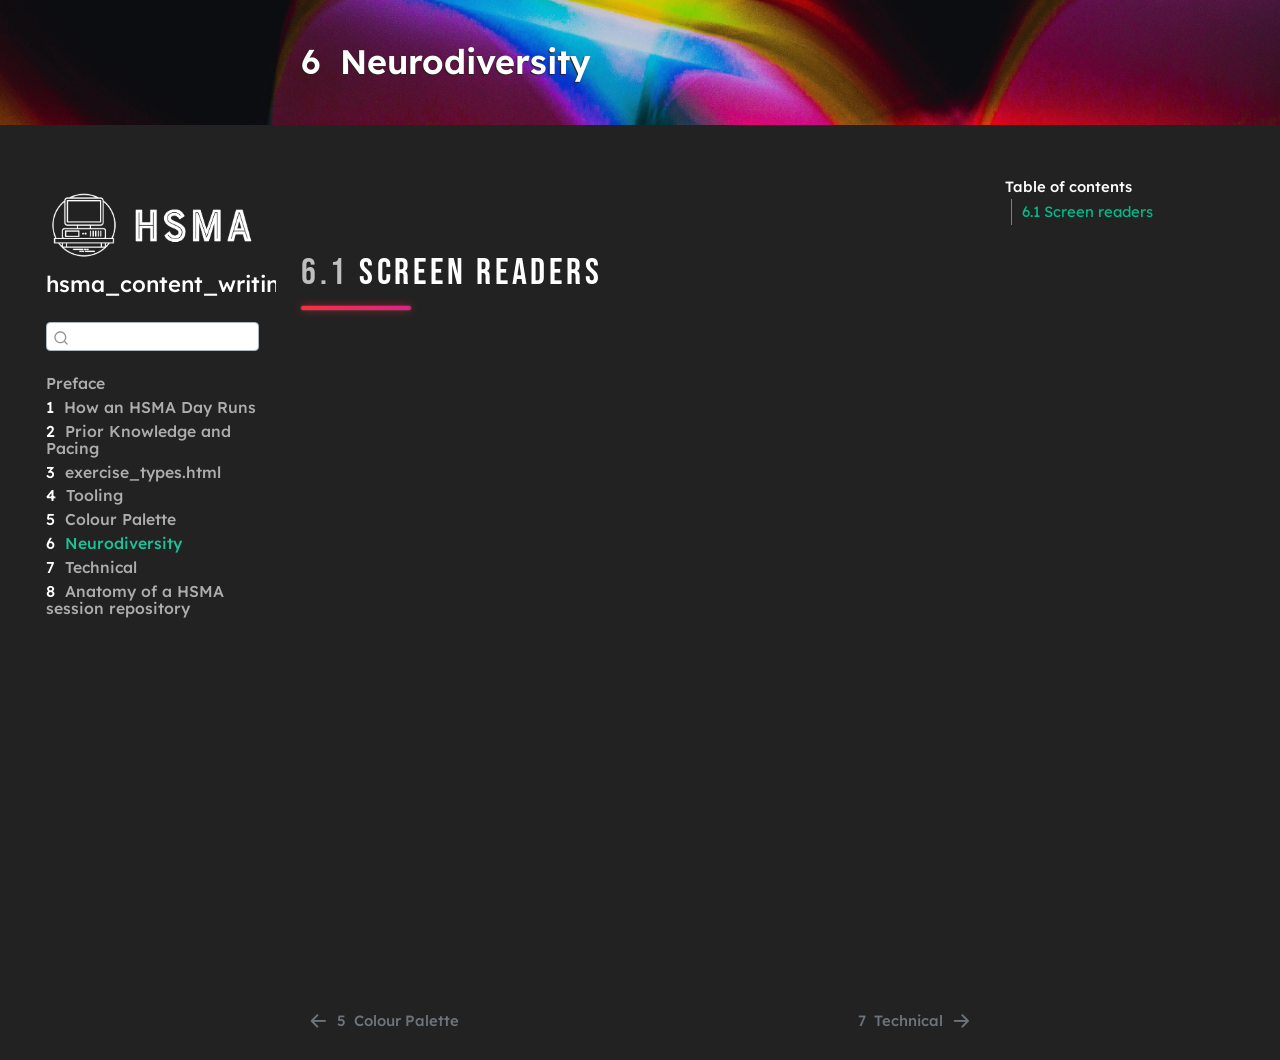
==== _book/accessibility_considerations.html @ e6a4a6d6 "Additional content writing" ====
<!DOCTYPE html>
<html xmlns="http://www.w3.org/1999/xhtml" lang="en" xml:lang="en"><head>

<meta charset="utf-8">
<meta name="generator" content="quarto-1.11.0">

<meta name="viewport" content="width=device-width, initial-scale=1.0, user-scalable=yes">


<title>6&nbsp; Neurodiversity – hsma_content_writing_manual</title>
<style>
/* Default styles provided by pandoc.
** See https://pandoc.org/MANUAL.html#variables-for-html for config info.
*/
span.smallcaps{font-variant: small-caps;}
div.columns{display: flex; gap: 1.5em;}
div.column{flex: auto;}
@media screen {
div.columns{gap: min(4vw, 1.5em);}
div.column{overflow-x: auto;}
}
div.hanging-indent{margin-left: 1.5em; text-indent: -1.5em;}
ul.task-list{list-style: none;}
ul.task-list li input[type="checkbox"] {
  width: 0.8em;
  margin: 0 0.8em 0.2em -1em; /* quarto-specific, see https://github.com/quarto-dev/quarto-cli/issues/4556 */ 
  vertical-align: middle;
}
</style>


<script src="site_libs/quarto-nav/quarto-nav.js"></script>
<script src="site_libs/quarto-nav/headroom.min.js"></script>
<script src="site_libs/clipboard/clipboard.min.js"></script>
<script src="site_libs/quarto-search/autocomplete.umd.js"></script>
<script src="site_libs/quarto-search/fuse.min.js"></script>
<script src="site_libs/quarto-search/quarto-search.js"></script>
<meta name="quarto:offset" content="./">
<link href="./hsma_tech_stack.html" rel="next">
<link href="./colour_palette.html" rel="prev">
<link href="./resources/favicon.png" rel="icon" type="image/png">
<script src="site_libs/quarto-html/quarto.js" type="module"></script>
<script src="site_libs/quarto-html/tabsets/tabsets.js" type="module"></script>
<script src="site_libs/quarto-html/popper.min.js"></script>
<script src="site_libs/quarto-html/tippy.umd.min.js"></script>
<script src="site_libs/quarto-html/anchor.min.js"></script>
<link href="site_libs/quarto-html/tippy.css" rel="stylesheet">
<link href="site_libs/quarto-html/quarto-syntax-highlighting-dark-08b2a7a6d322e0e5f9dcf7a6bb5db38d.css" rel="stylesheet" id="quarto-text-highlighting-styles">
<script src="site_libs/bootstrap/bootstrap.min.js"></script>
<link href="site_libs/bootstrap/bootstrap-icons.css" rel="stylesheet">
<link href="site_libs/bootstrap/bootstrap-14e963e518d1a93001fdd67c8d43a351.min.css" rel="stylesheet" append-hash="true" id="quarto-bootstrap" data-mode="dark">
<script id="quarto-search-options" type="application/json">{
  "location": "sidebar",
  "copy-button": false,
  "collapse-after": 3,
  "panel-placement": "start",
  "type": "textbox",
  "limit": 50,
  "keyboard-shortcut": [
    "f",
    "/",
    "s"
  ],
  "show-item-context": false,
  "language": {
    "search-no-results-text": "No results",
    "search-matching-documents-text": "matching documents",
    "search-copy-link-title": "Copy link to search",
    "search-hide-matches-text": "Hide additional matches",
    "search-more-match-text": "more match in this document",
    "search-more-matches-text": "more matches in this document",
    "search-clear-button-title": "Clear",
    "search-text-placeholder": "",
    "search-detached-cancel-button-title": "Cancel",
    "search-submit-button-title": "Submit",
    "search-label": "Search"
  }
}</script>
<style>

      .quarto-title-block .quarto-title-banner {
        background-image: url(resources/banner.png);
background-size: cover;
      }
</style>


<link rel="stylesheet" href="styles.css">
</head>

<body class="nav-sidebar floating quarto-light">

<div id="quarto-search-results"></div>
  <header id="quarto-header" class="headroom fixed-top quarto-banner">
  <nav class="quarto-secondary-nav">
    <div class="container-fluid d-flex">
      <button type="button" class="quarto-btn-toggle btn" data-bs-toggle="collapse" role="button" data-bs-target=".quarto-sidebar-collapse-item" aria-controls="quarto-sidebar" aria-expanded="false" aria-label="Toggle sidebar navigation" onclick="if (window.quartoToggleHeadroom) { window.quartoToggleHeadroom(); }">
        <i class="bi bi-layout-text-sidebar-reverse"></i>
      </button>
        <nav class="quarto-page-breadcrumbs" aria-label="breadcrumb"><ol class="breadcrumb"><li class="breadcrumb-item"><a href="./accessibility_considerations.html"><span class="chapter-number">6</span>&nbsp; <span class="chapter-title">Neurodiversity</span></a></li></ol></nav>
        <a class="flex-grow-1" role="navigation" data-bs-toggle="collapse" data-bs-target=".quarto-sidebar-collapse-item" aria-controls="quarto-sidebar" aria-expanded="false" aria-label="Toggle sidebar navigation" onclick="if (window.quartoToggleHeadroom) { window.quartoToggleHeadroom(); }">      
        </a>
      <button type="button" class="btn quarto-search-button" aria-label="Search" onclick="window.quartoOpenSearch();">
        <i class="bi bi-search"></i>
      </button>
    </div>
  </nav>
</header>
<!-- content -->
<header id="title-block-header" class="quarto-title-block default page-columns page-full">
  <div class="quarto-title-banner page-columns page-full">
    <div class="quarto-title column-body">
      <h1 class="title"><span class="chapter-number">6</span>&nbsp; <span class="chapter-title">Neurodiversity</span></h1>
                      </div>
  </div>
    
  
  <div class="quarto-title-meta">

      
    
      
    </div>
    
  
  </header><div id="quarto-content" class="quarto-container page-columns page-rows-contents page-layout-article">
<!-- sidebar -->
  <nav id="quarto-sidebar" class="sidebar collapse collapse-horizontal quarto-sidebar-collapse-item sidebar-navigation floating overflow-auto">
    <div class="pt-lg-2 mt-2 text-left sidebar-header sidebar-header-stacked">
      <a href="./index.html" class="sidebar-logo-link">
      <img src="./resources/hsma_logo_white_wide.png" alt="" class="sidebar-logo light-content py-0 d-lg-inline d-none">
      <img src="./resources/hsma_logo_white_wide.png" alt="" class="sidebar-logo dark-content py-0 d-lg-inline d-none">
      </a>
    <div class="sidebar-title mb-0 py-0">
      <a href="./">hsma_content_writing_manual</a> 
    </div>
      </div>
        <div class="mt-2 flex-shrink-0 align-items-center">
        <div class="sidebar-search">
        <div id="quarto-search" class="" title="Search"></div>
        </div>
        </div>
    <div class="sidebar-menu-container"> 
    <ul class="list-unstyled mt-1">
        <li class="sidebar-item">
  <div class="sidebar-item-container"> 
  <a href="./index.html" class="sidebar-item-text sidebar-link">
 <span class="menu-text">Preface</span></a>
  </div>
</li>
        <li class="sidebar-item">
  <div class="sidebar-item-container"> 
  <a href="./how_an_hsma_day_runs.html" class="sidebar-item-text sidebar-link">
 <span class="menu-text"><span class="chapter-number">1</span>&nbsp; <span class="chapter-title">How an HSMA Day Runs</span></span></a>
  </div>
</li>
        <li class="sidebar-item">
  <div class="sidebar-item-container"> 
  <a href="./pacing_and_prior_knowledge.html" class="sidebar-item-text sidebar-link">
 <span class="menu-text"><span class="chapter-number">2</span>&nbsp; <span class="chapter-title">Prior Knowledge and Pacing</span></span></a>
  </div>
</li>
        <li class="sidebar-item">
  <div class="sidebar-item-container"> 
  <a href="./exercise_types.html" class="sidebar-item-text sidebar-link">
 <span class="menu-text"><span class="chapter-number">3</span>&nbsp; <span class="chapter-title">exercise_types.html</span></span></a>
  </div>
</li>
        <li class="sidebar-item">
  <div class="sidebar-item-container"> 
  <a href="./slidecrafting.html" class="sidebar-item-text sidebar-link">
 <span class="menu-text"><span class="chapter-number">4</span>&nbsp; <span class="chapter-title">Tooling</span></span></a>
  </div>
</li>
        <li class="sidebar-item">
  <div class="sidebar-item-container"> 
  <a href="./colour_palette.html" class="sidebar-item-text sidebar-link">
 <span class="menu-text"><span class="chapter-number">5</span>&nbsp; <span class="chapter-title">Colour Palette</span></span></a>
  </div>
</li>
        <li class="sidebar-item">
  <div class="sidebar-item-container"> 
  <a href="./accessibility_considerations.html" class="sidebar-item-text sidebar-link active">
 <span class="menu-text"><span class="chapter-number">6</span>&nbsp; <span class="chapter-title">Neurodiversity</span></span></a>
  </div>
</li>
        <li class="sidebar-item">
  <div class="sidebar-item-container"> 
  <a href="./hsma_tech_stack.html" class="sidebar-item-text sidebar-link">
 <span class="menu-text"><span class="chapter-number">7</span>&nbsp; <span class="chapter-title">Technical</span></span></a>
  </div>
</li>
        <li class="sidebar-item">
  <div class="sidebar-item-container"> 
  <a href="./anatomy_of_a_session_repo.html" class="sidebar-item-text sidebar-link">
 <span class="menu-text"><span class="chapter-number">8</span>&nbsp; <span class="chapter-title">Anatomy of a HSMA session repository</span></span></a>
  </div>
</li>
    </ul>
    </div>
</nav>
<div id="quarto-sidebar-glass" class="quarto-sidebar-collapse-item" data-bs-toggle="collapse" data-bs-target=".quarto-sidebar-collapse-item"></div>
<!-- margin-sidebar -->
    <div id="quarto-margin-sidebar" class="sidebar margin-sidebar">
        <nav id="TOC" role="doc-toc" class="toc-active">
    <h2 id="toc-title">Table of contents</h2>
   
  <ul>
  <li><a href="#screen-readers" id="toc-screen-readers" class="nav-link active" data-scroll-target="#screen-readers"><span class="header-section-number">6.1</span> Screen readers</a></li>
  </ul>
</nav>
    </div>
<!-- main -->
<main class="content quarto-banner-title-block" id="quarto-document-content">





<section id="screen-readers" class="level2" data-number="6.1">
<h2 data-number="6.1" class="anchored" data-anchor-id="screen-readers"><span class="header-section-number">6.1</span> Screen readers</h2>


</section>

</main> <!-- /main -->
<script id="quarto-html-after-body" type="application/javascript">
  window.document.addEventListener("DOMContentLoaded", function (event) {
    const icon = "";
    const anchorJS = new window.AnchorJS();
    anchorJS.options = {
      placement: 'right',
      icon: icon
    };
    anchorJS.add('.anchored');
    const isCodeAnnotation = (el) => {
      for (const clz of el.classList) {
        if (clz.startsWith('code-annotation-')) {                     
          return true;
        }
      }
      return false;
    }
    const onCopySuccess = function(e) {
      // button target
      const button = e.trigger;
      // don't keep focus
      button.blur();
      // flash "checked"
      button.classList.add('code-copy-button-checked');
      var currentTitle = button.getAttribute("title");
      button.setAttribute("title", "Copied!");
      let tooltip;
      if (window.bootstrap) {
        button.setAttribute("data-bs-toggle", "tooltip");
        button.setAttribute("data-bs-placement", "left");
        button.setAttribute("data-bs-title", "Copied!");
        tooltip = new bootstrap.Tooltip(button, 
          { trigger: "manual", 
            customClass: "code-copy-button-tooltip",
            offset: [0, -8]});
        tooltip.show();    
      }
      setTimeout(function() {
        if (tooltip) {
          tooltip.hide();
          button.removeAttribute("data-bs-title");
          button.removeAttribute("data-bs-toggle");
          button.removeAttribute("data-bs-placement");
        }
        button.setAttribute("title", currentTitle);
        button.classList.remove('code-copy-button-checked');
      }, 1000);
      // clear code selection
      e.clearSelection();
    }
    const getTextToCopy = function(trigger) {
      const outerScaffold = trigger.parentElement.cloneNode(true);
      const codeEl = outerScaffold.querySelector('code');
      for (const childEl of codeEl.children) {
        if (isCodeAnnotation(childEl)) {
          childEl.remove();
        }
      }
      return codeEl.innerText;
    }
    const clipboard = new window.ClipboardJS('.code-copy-button:not([data-in-quarto-modal])', {
      text: getTextToCopy
    });
    clipboard.on('success', onCopySuccess);
    if (window.document.getElementById('quarto-embedded-source-code-modal')) {
      const clipboardModal = new window.ClipboardJS('.code-copy-button[data-in-quarto-modal]', {
        text: getTextToCopy,
        container: window.document.getElementById('quarto-embedded-source-code-modal')
      });
      clipboardModal.on('success', onCopySuccess);
    }
      var localhostRegex = new RegExp(/^(?:http|https):\/\/localhost\:?[0-9]*\//);
      var mailtoRegex = new RegExp(/^mailto:/);
        var filterRegex = new RegExp('/' + window.location.host + '/');
      var isInternal = (href) => {
          return filterRegex.test(href) || localhostRegex.test(href) || mailtoRegex.test(href);
      }
      // Inspect non-navigation links and adorn them if external
     var links = window.document.querySelectorAll('a[href]:not(.nav-link):not(.navbar-brand):not(.toc-action):not(.sidebar-link):not(.sidebar-item-toggle):not(.pagination-link):not(.no-external):not([aria-hidden]):not(.dropdown-item):not(.quarto-navigation-tool):not(.about-link)');
      for (var i=0; i<links.length; i++) {
        const link = links[i];
        if (!isInternal(link.href)) {
          // undo the damage that might have been done by quarto-nav.js in the case of
          // links that we want to consider external
          if (link.dataset.originalHref !== undefined) {
            link.href = link.dataset.originalHref;
          }
        }
      }
    function tippyHover(el, contentFn, onTriggerFn, onUntriggerFn) {
      const config = {
        allowHTML: true,
        maxWidth: 500,
        delay: 100,
        arrow: false,
        appendTo: function(el) {
            return el.parentElement;
        },
        interactive: true,
        interactiveBorder: 10,
        theme: 'quarto',
        placement: 'bottom-start',
      };
      if (contentFn) {
        config.content = contentFn;
      }
      if (onTriggerFn) {
        config.onTrigger = onTriggerFn;
      }
      if (onUntriggerFn) {
        config.onUntrigger = onUntriggerFn;
      }
      window.tippy(el, config); 
    }
    const noterefs = window.document.querySelectorAll('a[role="doc-noteref"]');
    for (var i=0; i<noterefs.length; i++) {
      const ref = noterefs[i];
      tippyHover(ref, function() {
        // use id or data attribute instead here
        let href = ref.getAttribute('data-footnote-href') || ref.getAttribute('href');
        try { href = new URL(href).hash; } catch {}
        const id = href.replace(/^#\/?/, "");
        const note = window.document.getElementById(id);
        if (note) {
          return note.innerHTML;
        } else {
          return "";
        }
      });
    }
    const xrefs = window.document.querySelectorAll('a.quarto-xref');
    const processXRef = (id, note) => {
      // Strip column container classes
      const stripColumnClz = (el) => {
        el.classList.remove("page-full", "page-columns");
        if (el.children) {
          for (const child of el.children) {
            stripColumnClz(child);
          }
        }
      }
      stripColumnClz(note)
      if (id === null || id.startsWith('sec-')) {
        // Special case sections, only their first couple elements
        const container = document.createElement("div");
        if (note.children && note.children.length > 2) {
          container.appendChild(note.children[0].cloneNode(true));
          for (let i = 1; i < note.children.length; i++) {
            const child = note.children[i];
            if (child.tagName === "P" && child.innerText === "") {
              continue;
            } else {
              container.appendChild(child.cloneNode(true));
              break;
            }
          }
          if (window.Quarto?.typesetMath) {
            window.Quarto.typesetMath(container);
          }
          return container.innerHTML
        } else {
          if (window.Quarto?.typesetMath) {
            window.Quarto.typesetMath(note);
          }
          return note.innerHTML;
        }
      } else {
        // Remove any anchor links if they are present
        const anchorLink = note.querySelector('a.anchorjs-link');
        if (anchorLink) {
          anchorLink.remove();
        }
        if (window.Quarto?.typesetMath) {
          window.Quarto.typesetMath(note);
        }
        if (note.classList.contains("callout")) {
          return note.outerHTML;
        } else {
          return note.innerHTML;
        }
      }
    }
    for (var i=0; i<xrefs.length; i++) {
      const xref = xrefs[i];
      tippyHover(xref, undefined, function(instance) {
        instance.disable();
        let url = xref.getAttribute('href');
        let hash = undefined; 
        if (url.startsWith('#')) {
          hash = url;
        } else {
          try { hash = new URL(url).hash; } catch {}
        }
        if (hash) {
          const id = hash.replace(/^#\/?/, "");
          const note = window.document.getElementById(id);
          if (note !== null) {
            try {
              const html = processXRef(id, note.cloneNode(true));
              instance.setContent(html);
            } finally {
              instance.enable();
              instance.show();
            }
          } else {
            // See if we can fetch this
            fetch(url.split('#')[0])
            .then(res => res.text())
            .then(html => {
              const parser = new DOMParser();
              const htmlDoc = parser.parseFromString(html, "text/html");
              const note = htmlDoc.getElementById(id);
              if (note !== null) {
                const html = processXRef(id, note);
                instance.setContent(html);
              } 
            }).finally(() => {
              instance.enable();
              instance.show();
            });
          }
        } else {
          // See if we can fetch a full url (with no hash to target)
          // This is a special case and we should probably do some content thinning / targeting
          fetch(url)
          .then(res => res.text())
          .then(html => {
            const parser = new DOMParser();
            const htmlDoc = parser.parseFromString(html, "text/html");
            const note = htmlDoc.querySelector('main.content');
            if (note !== null) {
              // This should only happen for chapter cross references
              // (since there is no id in the URL)
              // remove the first header
              if (note.children.length > 0 && note.children[0].tagName === "HEADER") {
                note.children[0].remove();
              }
              const html = processXRef(null, note);
              instance.setContent(html);
            } 
          }).finally(() => {
            instance.enable();
            instance.show();
          });
        }
      }, function(instance) {
      });
    }
        let selectedAnnoteEl;
        const selectorForAnnotation = ( cell, annotation) => {
          let cellAttr = 'data-code-cell="' + cell + '"';
          let lineAttr = 'data-code-annotation="' +  annotation + '"';
          const selector = 'span[' + cellAttr + '][' + lineAttr + ']';
          return selector;
        }
        const selectCodeLines = (annoteEl) => {
          const doc = window.document;
          const targetCell = annoteEl.getAttribute("data-target-cell");
          const targetAnnotation = annoteEl.getAttribute("data-target-annotation");
          const annoteSpan = window.document.querySelector(selectorForAnnotation(targetCell, targetAnnotation));
          const lines = annoteSpan.getAttribute("data-code-lines").split(",");
          const lineIds = lines.map((line) => {
            return targetCell + "-" + line;
          })
          let top = null;
          let height = null;
          let parent = null;
          if (lineIds.length > 0) {
              //compute the position of the single el (top and bottom and make a div)
              const el = window.document.getElementById(lineIds[0]);
              top = el.offsetTop;
              height = el.offsetHeight;
              parent = el.parentElement.parentElement;
            if (lineIds.length > 1) {
              const lastEl = window.document.getElementById(lineIds[lineIds.length - 1]);
              const bottom = lastEl.offsetTop + lastEl.offsetHeight;
              height = bottom - top;
            }
            if (top !== null && height !== null && parent !== null) {
              // cook up a div (if necessary) and position it 
              let div = window.document.getElementById("code-annotation-line-highlight");
              if (div === null) {
                div = window.document.createElement("div");
                div.setAttribute("id", "code-annotation-line-highlight");
                div.style.position = 'absolute';
                parent.appendChild(div);
              }
              div.style.top = top - 2 + "px";
              div.style.height = height + 4 + "px";
              div.style.left = 0;
              let gutterDiv = window.document.getElementById("code-annotation-line-highlight-gutter");
              if (gutterDiv === null) {
                gutterDiv = window.document.createElement("div");
                gutterDiv.setAttribute("id", "code-annotation-line-highlight-gutter");
                gutterDiv.style.position = 'absolute';
                const codeCell = window.document.getElementById(targetCell);
                const gutter = codeCell.querySelector('.code-annotation-gutter');
                gutter.appendChild(gutterDiv);
              }
              gutterDiv.style.top = top - 2 + "px";
              gutterDiv.style.height = height + 4 + "px";
            }
            selectedAnnoteEl = annoteEl;
          }
        };
        const unselectCodeLines = () => {
          const elementsIds = ["code-annotation-line-highlight", "code-annotation-line-highlight-gutter"];
          elementsIds.forEach((elId) => {
            const div = window.document.getElementById(elId);
            if (div) {
              div.remove();
            }
          });
          selectedAnnoteEl = undefined;
        };
          // Handle positioning of the toggle
      window.addEventListener(
        "resize",
        throttle(() => {
          elRect = undefined;
          if (selectedAnnoteEl) {
            selectCodeLines(selectedAnnoteEl);
          }
        }, 10)
      );
      function throttle(fn, ms) {
      let throttle = false;
      let timer;
        return (...args) => {
          if(!throttle) { // first call gets through
              fn.apply(this, args);
              throttle = true;
          } else { // all the others get throttled
              if(timer) clearTimeout(timer); // cancel #2
              timer = setTimeout(() => {
                fn.apply(this, args);
                timer = throttle = false;
              }, ms);
          }
        };
      }
        // Attach click handler to the DT
        const annoteDls = window.document.querySelectorAll('dt[data-target-cell]');
        for (const annoteDlNode of annoteDls) {
          annoteDlNode.addEventListener('click', (event) => {
            const clickedEl = event.target;
            if (clickedEl !== selectedAnnoteEl) {
              unselectCodeLines();
              const activeEl = window.document.querySelector('dt[data-target-cell].code-annotation-active');
              if (activeEl) {
                activeEl.classList.remove('code-annotation-active');
              }
              selectCodeLines(clickedEl);
              clickedEl.classList.add('code-annotation-active');
            } else {
              // Unselect the line
              unselectCodeLines();
              clickedEl.classList.remove('code-annotation-active');
            }
          });
        }
    const findCites = (el) => {
      const parentEl = el.parentElement;
      if (parentEl) {
        const cites = parentEl.dataset.cites;
        if (cites) {
          return {
            el,
            cites: cites.split(' ')
          };
        } else {
          return findCites(el.parentElement)
        }
      } else {
        return undefined;
      }
    };
    var bibliorefs = window.document.querySelectorAll('a[role="doc-biblioref"]');
    for (var i=0; i<bibliorefs.length; i++) {
      const ref = bibliorefs[i];
      const citeInfo = findCites(ref);
      if (citeInfo) {
        tippyHover(citeInfo.el, function() {
          var popup = window.document.createElement('div');
          citeInfo.cites.forEach(function(cite) {
            var citeDiv = window.document.createElement('div');
            citeDiv.classList.add('hanging-indent');
            citeDiv.classList.add('csl-entry');
            var biblioDiv = window.document.getElementById('ref-' + cite);
            if (biblioDiv) {
              citeDiv.innerHTML = biblioDiv.innerHTML;
            }
            popup.appendChild(citeDiv);
          });
          return popup.innerHTML;
        });
      }
    }
  });
  </script>
<nav class="page-navigation">
  <div class="nav-page nav-page-previous">
      <a href="./colour_palette.html" class="pagination-link" aria-label="Colour Palette">
        <i class="bi bi-arrow-left-short"></i> <span class="nav-page-text"><span class="chapter-number">5</span>&nbsp; <span class="chapter-title">Colour Palette</span></span>
      </a>          
  </div>
  <div class="nav-page nav-page-next">
      <a href="./hsma_tech_stack.html" class="pagination-link" aria-label="Technical">
        <span class="nav-page-text"><span class="chapter-number">7</span>&nbsp; <span class="chapter-title">Technical</span></span> <i class="bi bi-arrow-right-short"></i>
      </a>
  </div>
</nav>
</div> <!-- /content -->




</body></html>
---- _book/site_libs/quarto-html/tippy.css ----
.tippy-box[data-animation=fade][data-state=hidden]{opacity:0}[data-tippy-root]{max-width:calc(100vw - 10px)}.tippy-box{position:relative;background-color:#333;color:#fff;border-radius:4px;font-size:14px;line-height:1.4;white-space:normal;outline:0;transition-property:transform,visibility,opacity}.tippy-box[data-placement^=top]>.tippy-arrow{bottom:0}.tippy-box[data-placement^=top]>.tippy-arrow:before{bottom:-7px;left:0;border-width:8px 8px 0;border-top-color:initial;transform-origin:center top}.tippy-box[data-placement^=bottom]>.tippy-arrow{top:0}.tippy-box[data-placement^=bottom]>.tippy-arrow:before{top:-7px;left:0;border-width:0 8px 8px;border-bottom-color:initial;transform-origin:center bottom}.tippy-box[data-placement^=left]>.tippy-arrow{right:0}.tippy-box[data-placement^=left]>.tippy-arrow:before{border-width:8px 0 8px 8px;border-left-color:initial;right:-7px;transform-origin:center left}.tippy-box[data-placement^=right]>.tippy-arrow{left:0}.tippy-box[data-placement^=right]>.tippy-arrow:before{left:-7px;border-width:8px 8px 8px 0;border-right-color:initial;transform-origin:center right}.tippy-box[data-inertia][data-state=visible]{transition-timing-function:cubic-bezier(.54,1.5,.38,1.11)}.tippy-arrow{width:16px;height:16px;color:#333}.tippy-arrow:before{content:"";position:absolute;border-color:transparent;border-style:solid}.tippy-content{position:relative;padding:5px 9px;z-index:1}
---- _book/site_libs/quarto-html/quarto-syntax-highlighting-dark-08b2a7a6d322e0e5f9dcf7a6bb5db38d.css ----
/* quarto syntax highlight colors */
:root {
  --quarto-hl-al-color: #f07178;
  --quarto-hl-an-color: #d4d0ab;
  --quarto-hl-at-color: #00e0e0;
  --quarto-hl-bn-color: #d4d0ab;
  --quarto-hl-bu-color: #abe338;
  --quarto-hl-ch-color: #abe338;
  --quarto-hl-co-color: #f8f8f2;
  --quarto-hl-cv-color: #ffd700;
  --quarto-hl-cn-color: #ffd700;
  --quarto-hl-cf-color: #ffa07a;
  --quarto-hl-dt-color: #ffa07a;
  --quarto-hl-dv-color: #d4d0ab;
  --quarto-hl-do-color: #f8f8f2;
  --quarto-hl-er-color: #f07178;
  --quarto-hl-ex-color: #00e0e0;
  --quarto-hl-fl-color: #d4d0ab;
  --quarto-hl-fu-color: #ffa07a;
  --quarto-hl-im-color: #abe338;
  --quarto-hl-in-color: #d4d0ab;
  --quarto-hl-kw-color: #ffa07a;
  --quarto-hl-op-color: #ffa07a;
  --quarto-hl-ot-color: #00e0e0;
  --quarto-hl-pp-color: #dcc6e0;
  --quarto-hl-re-color: #00e0e0;
  --quarto-hl-sc-color: #abe338;
  --quarto-hl-ss-color: #abe338;
  --quarto-hl-st-color: #abe338;
  --quarto-hl-va-color: #00e0e0;
  --quarto-hl-vs-color: #abe338;
  --quarto-hl-wa-color: #dcc6e0;
}

/* other quarto variables */
:root {
  --quarto-font-monospace: SFMono-Regular, Menlo, Monaco, Consolas, "Liberation Mono", "Courier New", monospace;
}

/* syntax highlight based on Pandoc's rules */
pre > code.sourceCode > span {
  color: #f8f8f2;
}

code.sourceCode > span {
  color: #f8f8f2;
}

div.sourceCode,
div.sourceCode pre.sourceCode {
  color: #f8f8f2;
}

/* Normal */
code span {
  color: #f8f8f2;
}

/* Alert */
code span.al {
  color: #f07178;
}

/* Annotation */
code span.an {
  color: #d4d0ab;
}

/* Attribute */
code span.at {
  color: #00e0e0;
}

/* BaseN */
code span.bn {
  color: #d4d0ab;
}

/* BuiltIn */
code span.bu {
  color: #abe338;
}

/* ControlFlow */
code span.cf {
  font-weight: bold;
  color: #ffa07a;
}

/* Char */
code span.ch {
  color: #abe338;
}

/* Constant */
code span.cn {
  color: #ffd700;
}

/* Comment */
code span.co {
  font-style: italic;
  color: #f8f8f2;
}

/* CommentVar */
code span.cv {
  color: #ffd700;
}

/* Documentation */
code span.do {
  color: #f8f8f2;
}

/* DataType */
code span.dt {
  color: #ffa07a;
}

/* DecVal */
code span.dv {
  color: #d4d0ab;
}

/* Error */
code span.er {
  color: #f07178;
  text-decoration: underline;
}

/* Extension */
code span.ex {
  font-weight: bold;
  color: #00e0e0;
}

/* Float */
code span.fl {
  color: #d4d0ab;
}

/* Function */
code span.fu {
  color: #ffa07a;
}

/* Import */
code span.im {
  color: #abe338;
}

/* Information */
code span.in {
  color: #d4d0ab;
}

/* Keyword */
code span.kw {
  font-weight: bold;
  color: #ffa07a;
}

/* Operator */
code span.op {
  color: #ffa07a;
}

/* Other */
code span.ot {
  color: #00e0e0;
}

/* Preprocessor */
code span.pp {
  color: #dcc6e0;
}

/* RegionMarker */
code span.re {
  background-color: #f8f8f2;
  color: #00e0e0;
}

/* SpecialChar */
code span.sc {
  color: #abe338;
}

/* SpecialString */
code span.ss {
  color: #abe338;
}

/* String */
code span.st {
  color: #abe338;
}

/* Variable */
code span.va {
  color: #00e0e0;
}

/* VerbatimString */
code span.vs {
  color: #abe338;
}

/* Warning */
code span.wa {
  color: #dcc6e0;
}

.prevent-inlining {
  content: "</";
}

/*# sourceMappingURL=46011b0a849ad2ab9b25e9ba1cac2066.css.map */
---- _book/styles.css ----
/* Styling adapted from the HSMA website (hsma_site/styles.css) so the manual matches it.
   Bebas Neue echoes the condensed lettering of the HSMA logo tagline.
   @import must come before any other rule in the file. */
@import url('https://fonts.googleapis.com/css2?family=Bebas+Neue&display=swap');

/* ==== Fonts ==== */

/* Lexend, self-hosted (only the weights the styles below use) */
@font-face {
  font-family: 'Lexend';
  font-style: normal;
  font-weight: 200;
  src: url('resources/fonts/lexend/lexend-v19-latin-200.woff2') format('woff2');
}
@font-face {
  font-family: 'Lexend';
  font-style: normal;
  font-weight: 300;
  src: url('resources/fonts/lexend/lexend-v19-latin-300.woff2') format('woff2');
}
@font-face {
  font-family: 'Lexend';
  font-style: normal;
  font-weight: 400;
  src: url('resources/fonts/lexend/lexend-v19-latin-regular.woff2') format('woff2');
}
@font-face {
  font-family: 'Lexend';
  font-style: normal;
  font-weight: 500;
  src: url('resources/fonts/lexend/lexend-v19-latin-500.woff2') format('woff2');
}
@font-face {
  font-family: 'Lexend';
  font-style: normal;
  font-weight: 600;
  src: url('resources/fonts/lexend/lexend-v19-latin-600.woff2') format('woff2');
}
@font-face {
  font-family: 'Lexend';
  font-style: normal;
  font-weight: 700;
  src: url('resources/fonts/lexend/lexend-v19-latin-700.woff2') format('woff2');
}

/* ==== Neon colours sampled from the HSMA banner ==== */
:root {
  --hsma-red: #c4161c;
  --neon-red: #ff2d3f;
  --neon-magenta: #e0218a;
  --neon-blue: #2f8cff;
  --neon-green: #19d39a;
  --neon-gradient: linear-gradient(90deg, var(--neon-red), var(--neon-magenta) 35%, var(--neon-blue) 70%, var(--neon-green));
  /* HSMA's own accent: the red-to-magenta end of the banner */
  --hsma-gradient: linear-gradient(90deg, var(--neon-red), var(--neon-magenta));
  --display-font: 'Bebas Neue', 'Lexend', sans-serif;
}

/* ==== Base ==== */

.quarto-title-banner h1, .quarto-title-banner .h1, .quarto-title-banner h2, .quarto-title-banner .h2 {
  color: #fff;
  text-shadow: -1px 1px 1px rgb(41, 33, 33);
}

.quarto-title-banner {
  color: #fff;
}

p {
  font-weight: 200;
}

a {
  color: #5ae0f3;
  padding: 0.1rem 0.1rem;
  font-weight: 500;
}

/* The sidebar is a list of links, so keep its own colours rather than the body link colour */
.sidebar a {
  padding: 0;
}

.sidebar-logo {
  max-width: 100%;
}

.nav-footer {
  font-size: 0.75rem;
}

/* ==== Section headings ====
   Every h2 in the manual uses the display font with a short neon bar underneath, left-aligned.
   A heading marked {.plain-heading} keeps the default style. */
#quarto-document-content h2:not(:where(.plain-heading > h2, h2.plain-heading)) {
  font-family: var(--display-font);
  text-transform: uppercase;
  font-size: 2.2rem;
  font-weight: 400;
  line-height: 1;
  letter-spacing: 0.1em;
  margin-top: 3.5rem;
  margin-bottom: 1.5rem;
  padding-bottom: 0;
  border-bottom: none;
}

#quarto-document-content h2:not(:where(.plain-heading > h2, h2.plain-heading))::after {
  content: "";
  display: block;
  width: 110px;
  height: 4px;
  margin-top: 0.85rem;
  border-radius: 2px;
  background: var(--hsma-gradient);
  box-shadow: 0 0 10px rgba(255, 45, 63, 0.55), 0 0 2px rgba(255, 255, 255, 0.4);
}

@media (max-width: 600px) {
  #quarto-document-content h2:not(:where(.plain-heading > h2, h2.plain-heading)) {
    font-size: 1.8rem;
    letter-spacing: 0.08em;
  }
}

/* ==== FAQ accordions ====
   Wrap <details> blocks in ::: {.faq}: dark panels with a neon left edge in HSMA red. */
.faq {
  --faq-edge: var(--neon-red);
  --faq-edge-active: var(--neon-magenta);
  --faq-border: rgba(255, 45, 63, 0.3);
  --faq-border-active: rgba(255, 45, 63, 0.55);
  --faq-glow: rgba(255, 45, 63, 0.25);
  --faq-icon: #ff8a90;
}

.faq details {
  margin: 0.75rem 0;
  border: 1px solid var(--faq-border);
  border-left: 3px solid var(--faq-edge);
  border-radius: 0.5rem;
  background: #1c1c1c;
  transition: border-color 0.2s ease, box-shadow 0.2s ease;
}

.faq details:hover,
.faq details[open] {
  border-color: var(--faq-border-active);
  border-left-color: var(--faq-edge-active);
  box-shadow: 0 0 12px var(--faq-glow);
}

.faq details summary {
  padding: 1rem 1.25rem;
  font-weight: 600;
  cursor: pointer;
  list-style: none;
  color: #DDDDDD;
}

.faq details summary::-webkit-details-marker {
  display: none;
}

.faq details summary::after {
  content: "+";
  float: right;
  font-size: 1.3rem;
  font-weight: 400;
  color: var(--faq-icon);
}

.faq details[open] summary::after {
  content: "−";
}

.faq details > *:not(summary) {
  padding-left: 1.25rem;
  padding-right: 1.25rem;
}

.faq details > p:last-child {
  padding-bottom: 1rem;
}

/* ==== Neon text ====
   Highlight a phrase with [text]{.neon-text} (blue-green) or add .neon-text--red / .neon-text--magenta */
.neon-text {
  --neon-from: #6fb2ff;
  --neon-to: #5fe6bd;
  --neon-glow: rgba(47, 140, 255, 0.55);
  --neon-fallback: #8cc8f0;
  color: var(--neon-fallback);
  font-weight: 600;
}

.neon-text--red {
  --neon-from: #ff5a68;
  --neon-to: #ff4fb0;
  --neon-glow: rgba(255, 45, 63, 0.55);
  --neon-fallback: #ff7a85;
}

.neon-text--magenta {
  --neon-from: #ff4fb0;
  --neon-to: #6fb2ff;
  --neon-glow: rgba(224, 33, 138, 0.55);
  --neon-fallback: #f07ac0;
}

@supports ((-webkit-background-clip: text) or (background-clip: text)) {
  .neon-text {
    background: linear-gradient(90deg, var(--neon-from), var(--neon-to));
    -webkit-background-clip: text;
    background-clip: text;
    color: transparent;
    -webkit-box-decoration-break: clone;
    box-decoration-break: clone;
    filter: drop-shadow(0 0 6px var(--neon-glow));
  }
}

/* ==== Featured quote ====
   ::: {.featured-quote} with a paragraph and an optional <footer> for the attribution */
.featured-quote {
  position: relative;
  margin: 1.5rem auto 2rem auto;
  padding: 2rem 2.5rem 1.5rem 2.5rem;
  max-width: 820px;
  border-left: 6px solid #9c000d;
  border-radius: 10px;
  background: linear-gradient(135deg, rgba(156, 0, 13, 0.35) 0%, rgba(116, 0, 0, 0.12) 60%, rgba(255, 255, 255, 0.03) 100%);
  box-shadow: 0 6px 18px rgba(0, 0, 0, 0.35);
}

.featured-quote p {
  font-size: 1.2rem;
  font-style: italic;
  font-weight: 300;
  line-height: 1.6;
  margin-bottom: 1rem;
}

.featured-quote footer {
  text-align: right;
  font-size: 0.95rem;
  font-weight: 500;
  opacity: 0.8;
}

/* ==== Page jump ====
   Outlined red button pointing to a related chapter: [Text](page.qmd){.page-jump} */
.page-jump {
  display: inline-flex;
  align-items: center;
  gap: 0.5rem;
  margin-bottom: 0.5rem;
  padding: 0.5rem 1.2rem;
  border-radius: 8px;
  border: 2px solid var(--neon-red);
  background-color: rgba(255, 45, 63, 0.08);
  color: #ff8a90;
  font-weight: 700;
  text-decoration: none;
  box-shadow: 0 0 10px rgba(255, 45, 63, 0.3);
  transition: border-color 0.2s ease, box-shadow 0.2s ease, color 0.2s ease;
}

.page-jump:hover {
  color: #f08cc4;
  border-color: var(--neon-magenta);
  box-shadow: 0 0 16px rgba(224, 33, 138, 0.5);
}
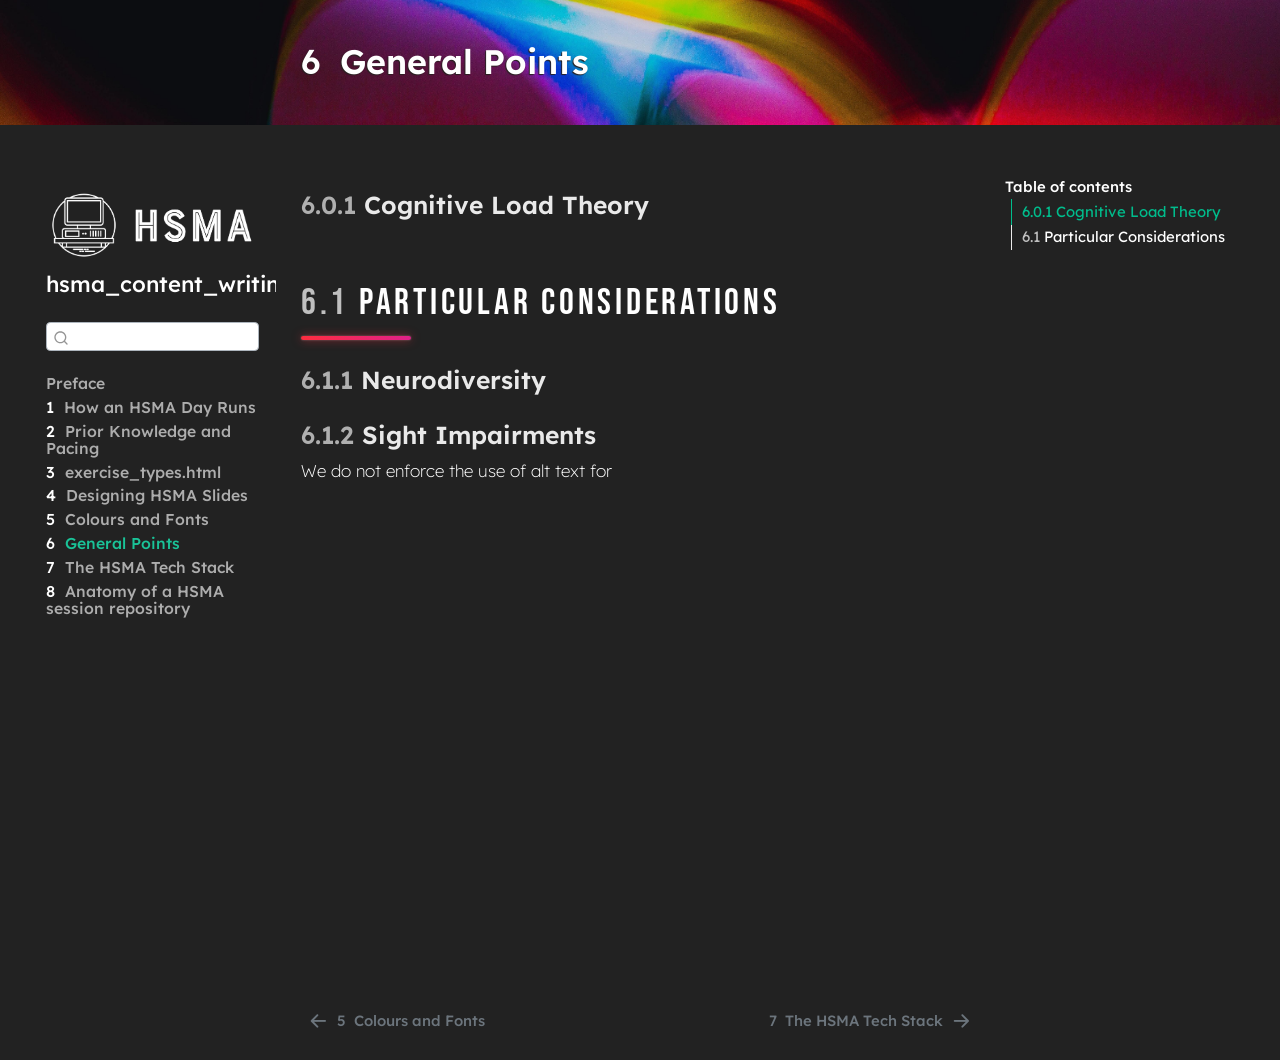
==== commit 9d4a809d: "Ongoing content writing" ====
--- a/_book/accessibility_considerations.html
+++ b/_book/accessibility_considerations.html
@@ -7,7 +7,7 @@
 <meta name="viewport" content="width=device-width, initial-scale=1.0, user-scalable=yes">
 
 
-<title>6&nbsp; Neurodiversity – hsma_content_writing_manual</title>
+<title>6&nbsp; General Points – hsma_content_writing_manual</title>
 <style>
 /* Default styles provided by pandoc.
 ** See https://pandoc.org/MANUAL.html#variables-for-html for config info.
@@ -97,7 +97,7 @@
       <button type="button" class="quarto-btn-toggle btn" data-bs-toggle="collapse" role="button" data-bs-target=".quarto-sidebar-collapse-item" aria-controls="quarto-sidebar" aria-expanded="false" aria-label="Toggle sidebar navigation" onclick="if (window.quartoToggleHeadroom) { window.quartoToggleHeadroom(); }">
         <i class="bi bi-layout-text-sidebar-reverse"></i>
       </button>
-        <nav class="quarto-page-breadcrumbs" aria-label="breadcrumb"><ol class="breadcrumb"><li class="breadcrumb-item"><a href="./accessibility_considerations.html"><span class="chapter-number">6</span>&nbsp; <span class="chapter-title">Neurodiversity</span></a></li></ol></nav>
+        <nav class="quarto-page-breadcrumbs" aria-label="breadcrumb"><ol class="breadcrumb"><li class="breadcrumb-item"><a href="./accessibility_considerations.html"><span class="chapter-number">6</span>&nbsp; <span class="chapter-title">General Points</span></a></li></ol></nav>
         <a class="flex-grow-1" role="navigation" data-bs-toggle="collapse" data-bs-target=".quarto-sidebar-collapse-item" aria-controls="quarto-sidebar" aria-expanded="false" aria-label="Toggle sidebar navigation" onclick="if (window.quartoToggleHeadroom) { window.quartoToggleHeadroom(); }">      
         </a>
       <button type="button" class="btn quarto-search-button" aria-label="Search" onclick="window.quartoOpenSearch();">
@@ -110,7 +110,7 @@
 <header id="title-block-header" class="quarto-title-block default page-columns page-full">
   <div class="quarto-title-banner page-columns page-full">
     <div class="quarto-title column-body">
-      <h1 class="title"><span class="chapter-number">6</span>&nbsp; <span class="chapter-title">Neurodiversity</span></h1>
+      <h1 class="title"><span class="chapter-number">6</span>&nbsp; <span class="chapter-title">General Points</span></h1>
                       </div>
   </div>
     
@@ -169,25 +169,25 @@
         <li class="sidebar-item">
   <div class="sidebar-item-container"> 
   <a href="./slidecrafting.html" class="sidebar-item-text sidebar-link">
- <span class="menu-text"><span class="chapter-number">4</span>&nbsp; <span class="chapter-title">Tooling</span></span></a>
+ <span class="menu-text"><span class="chapter-number">4</span>&nbsp; <span class="chapter-title">Designing HSMA Slides</span></span></a>
   </div>
 </li>
         <li class="sidebar-item">
   <div class="sidebar-item-container"> 
   <a href="./colour_palette.html" class="sidebar-item-text sidebar-link">
- <span class="menu-text"><span class="chapter-number">5</span>&nbsp; <span class="chapter-title">Colour Palette</span></span></a>
+ <span class="menu-text"><span class="chapter-number">5</span>&nbsp; <span class="chapter-title">Colours and Fonts</span></span></a>
   </div>
 </li>
         <li class="sidebar-item">
   <div class="sidebar-item-container"> 
   <a href="./accessibility_considerations.html" class="sidebar-item-text sidebar-link active">
- <span class="menu-text"><span class="chapter-number">6</span>&nbsp; <span class="chapter-title">Neurodiversity</span></span></a>
+ <span class="menu-text"><span class="chapter-number">6</span>&nbsp; <span class="chapter-title">General Points</span></span></a>
   </div>
 </li>
         <li class="sidebar-item">
   <div class="sidebar-item-container"> 
   <a href="./hsma_tech_stack.html" class="sidebar-item-text sidebar-link">
- <span class="menu-text"><span class="chapter-number">7</span>&nbsp; <span class="chapter-title">Technical</span></span></a>
+ <span class="menu-text"><span class="chapter-number">7</span>&nbsp; <span class="chapter-title">The HSMA Tech Stack</span></span></a>
   </div>
 </li>
         <li class="sidebar-item">
@@ -206,7 +206,12 @@
     <h2 id="toc-title">Table of contents</h2>
    
   <ul>
-  <li><a href="#screen-readers" id="toc-screen-readers" class="nav-link active" data-scroll-target="#screen-readers"><span class="header-section-number">6.1</span> Screen readers</a></li>
+  <li><a href="#cognitive-load-theory" id="toc-cognitive-load-theory" class="nav-link active" data-scroll-target="#cognitive-load-theory"><span class="header-section-number">6.0.1</span> Cognitive Load Theory</a></li>
+  <li><a href="#particular-considerations" id="toc-particular-considerations" class="nav-link" data-scroll-target="#particular-considerations"><span class="header-section-number">6.1</span> Particular Considerations</a>
+  <ul class="collapse">
+  <li><a href="#neurodiversity" id="toc-neurodiversity" class="nav-link" data-scroll-target="#neurodiversity"><span class="header-section-number">6.1.1</span> Neurodiversity</a></li>
+  <li><a href="#sight-impairments" id="toc-sight-impairments" class="nav-link" data-scroll-target="#sight-impairments"><span class="header-section-number">6.1.2</span> Sight Impairments</a></li>
+  </ul></li>
   </ul>
 </nav>
     </div>
@@ -217,10 +222,20 @@
 
 
 
-<section id="screen-readers" class="level2" data-number="6.1">
-<h2 data-number="6.1" class="anchored" data-anchor-id="screen-readers"><span class="header-section-number">6.1</span> Screen readers</h2>
-
-
+<section id="cognitive-load-theory" class="level3" data-number="6.0.1">
+<h3 data-number="6.0.1" class="anchored" data-anchor-id="cognitive-load-theory"><span class="header-section-number">6.0.1</span> Cognitive Load Theory</h3>
+</section>
+<section id="particular-considerations" class="level2" data-number="6.1">
+<h2 data-number="6.1" class="anchored" data-anchor-id="particular-considerations"><span class="header-section-number">6.1</span> Particular Considerations</h2>
+<section id="neurodiversity" class="level3" data-number="6.1.1">
+<h3 data-number="6.1.1" class="anchored" data-anchor-id="neurodiversity"><span class="header-section-number">6.1.1</span> Neurodiversity</h3>
+</section>
+<section id="sight-impairments" class="level3" data-number="6.1.2">
+<h3 data-number="6.1.2" class="anchored" data-anchor-id="sight-impairments"><span class="header-section-number">6.1.2</span> Sight Impairments</h3>
+<p>We do not enforce the use of alt text for</p>
+
+
+</section>
 </section>
 
 </main> <!-- /main -->
@@ -626,13 +641,13 @@
   </script>
 <nav class="page-navigation">
   <div class="nav-page nav-page-previous">
-      <a href="./colour_palette.html" class="pagination-link" aria-label="Colour Palette">
-        <i class="bi bi-arrow-left-short"></i> <span class="nav-page-text"><span class="chapter-number">5</span>&nbsp; <span class="chapter-title">Colour Palette</span></span>
+      <a href="./colour_palette.html" class="pagination-link" aria-label="Colours and Fonts">
+        <i class="bi bi-arrow-left-short"></i> <span class="nav-page-text"><span class="chapter-number">5</span>&nbsp; <span class="chapter-title">Colours and Fonts</span></span>
       </a>          
   </div>
   <div class="nav-page nav-page-next">
-      <a href="./hsma_tech_stack.html" class="pagination-link" aria-label="Technical">
-        <span class="nav-page-text"><span class="chapter-number">7</span>&nbsp; <span class="chapter-title">Technical</span></span> <i class="bi bi-arrow-right-short"></i>
+      <a href="./hsma_tech_stack.html" class="pagination-link" aria-label="The HSMA Tech Stack">
+        <span class="nav-page-text"><span class="chapter-number">7</span>&nbsp; <span class="chapter-title">The HSMA Tech Stack</span></span> <i class="bi bi-arrow-right-short"></i>
       </a>
   </div>
 </nav>
--- a/_book/styles.css
+++ b/_book/styles.css
@@ -88,6 +88,16 @@
 
 .nav-footer {
   font-size: 0.75rem;
+}
+
+/* Colour swatch for palette tables: [ ]{.swatch style="background:#8f0000"} */
+.swatch {
+  display: inline-block;
+  width: 2.5em;
+  height: 1.4em;
+  vertical-align: middle;
+  border-radius: 4px;
+  border: 1px solid rgba(255, 255, 255, 0.35);
 }
 
 /* ==== Section headings ====
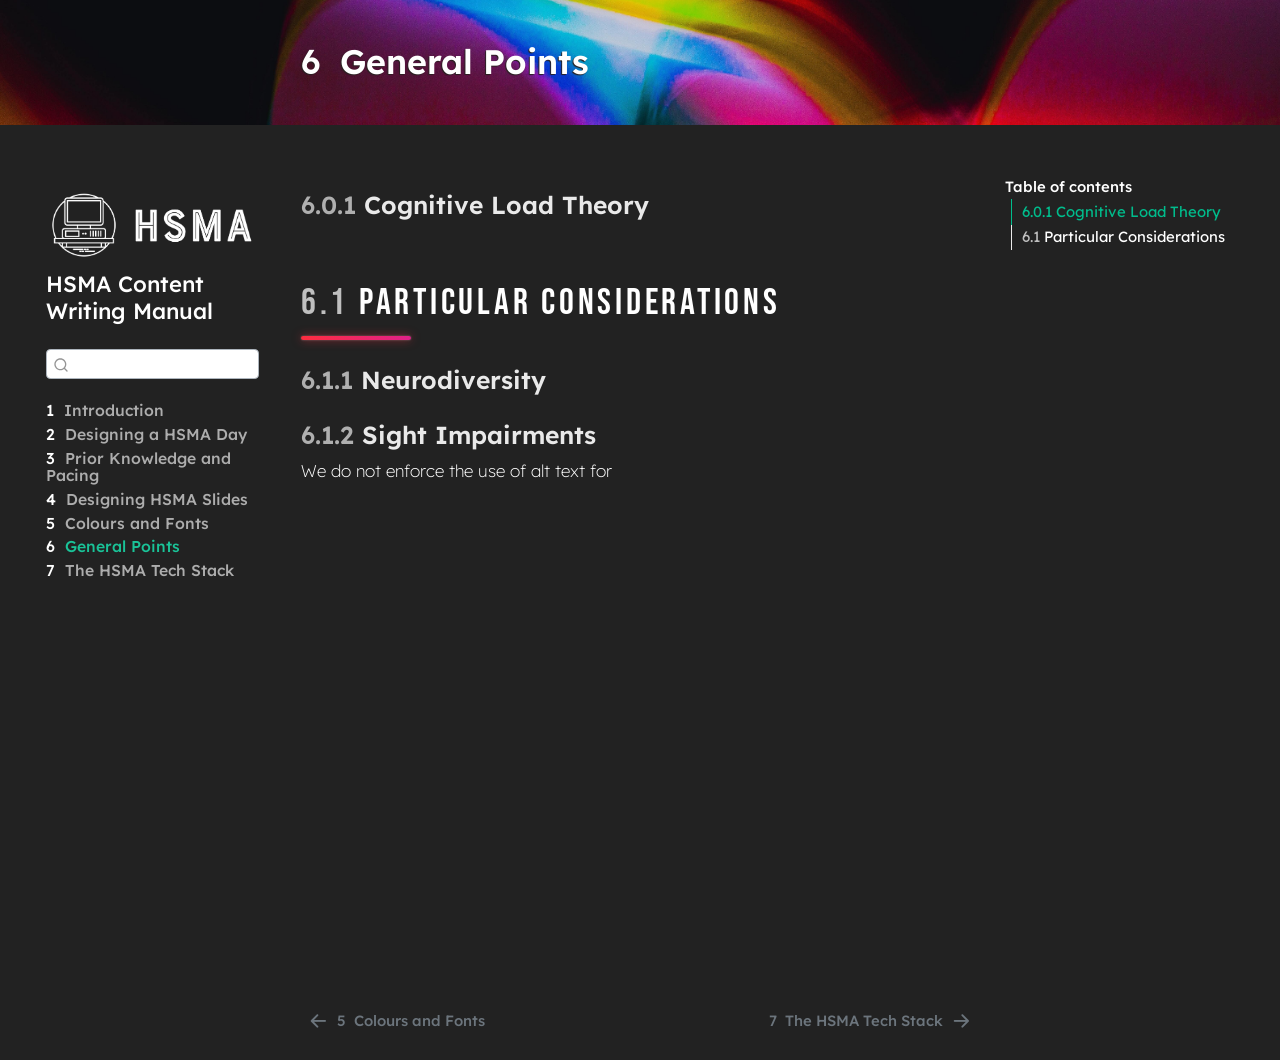
==== commit 2e621f63: "Rerender" ====
--- a/_book/accessibility_considerations.html
+++ b/_book/accessibility_considerations.html
@@ -7,7 +7,7 @@
 <meta name="viewport" content="width=device-width, initial-scale=1.0, user-scalable=yes">
 
 
-<title>6&nbsp; General Points – hsma_content_writing_manual</title>
+<title>6&nbsp; General Points – HSMA Content Writing Manual</title>
 <style>
 /* Default styles provided by pandoc.
 ** See https://pandoc.org/MANUAL.html#variables-for-html for config info.
@@ -132,7 +132,7 @@
       <img src="./resources/hsma_logo_white_wide.png" alt="" class="sidebar-logo dark-content py-0 d-lg-inline d-none">
       </a>
     <div class="sidebar-title mb-0 py-0">
-      <a href="./">hsma_content_writing_manual</a> 
+      <a href="./">HSMA Content Writing Manual</a> 
     </div>
       </div>
         <div class="mt-2 flex-shrink-0 align-items-center">
@@ -145,25 +145,19 @@
         <li class="sidebar-item">
   <div class="sidebar-item-container"> 
   <a href="./index.html" class="sidebar-item-text sidebar-link">
- <span class="menu-text">Preface</span></a>
+ <span class="menu-text"><span class="chapter-number">1</span>&nbsp; <span class="chapter-title">Introduction</span></span></a>
   </div>
 </li>
         <li class="sidebar-item">
   <div class="sidebar-item-container"> 
   <a href="./how_an_hsma_day_runs.html" class="sidebar-item-text sidebar-link">
- <span class="menu-text"><span class="chapter-number">1</span>&nbsp; <span class="chapter-title">How an HSMA Day Runs</span></span></a>
+ <span class="menu-text"><span class="chapter-number">2</span>&nbsp; <span class="chapter-title">Designing a HSMA Day</span></span></a>
   </div>
 </li>
         <li class="sidebar-item">
   <div class="sidebar-item-container"> 
   <a href="./pacing_and_prior_knowledge.html" class="sidebar-item-text sidebar-link">
- <span class="menu-text"><span class="chapter-number">2</span>&nbsp; <span class="chapter-title">Prior Knowledge and Pacing</span></span></a>
-  </div>
-</li>
-        <li class="sidebar-item">
-  <div class="sidebar-item-container"> 
-  <a href="./exercise_types.html" class="sidebar-item-text sidebar-link">
- <span class="menu-text"><span class="chapter-number">3</span>&nbsp; <span class="chapter-title">exercise_types.html</span></span></a>
+ <span class="menu-text"><span class="chapter-number">3</span>&nbsp; <span class="chapter-title">Prior Knowledge and Pacing</span></span></a>
   </div>
 </li>
         <li class="sidebar-item">
@@ -188,12 +182,6 @@
   <div class="sidebar-item-container"> 
   <a href="./hsma_tech_stack.html" class="sidebar-item-text sidebar-link">
  <span class="menu-text"><span class="chapter-number">7</span>&nbsp; <span class="chapter-title">The HSMA Tech Stack</span></span></a>
-  </div>
-</li>
-        <li class="sidebar-item">
-  <div class="sidebar-item-container"> 
-  <a href="./anatomy_of_a_session_repo.html" class="sidebar-item-text sidebar-link">
- <span class="menu-text"><span class="chapter-number">8</span>&nbsp; <span class="chapter-title">Anatomy of a HSMA session repository</span></span></a>
   </div>
 </li>
     </ul>
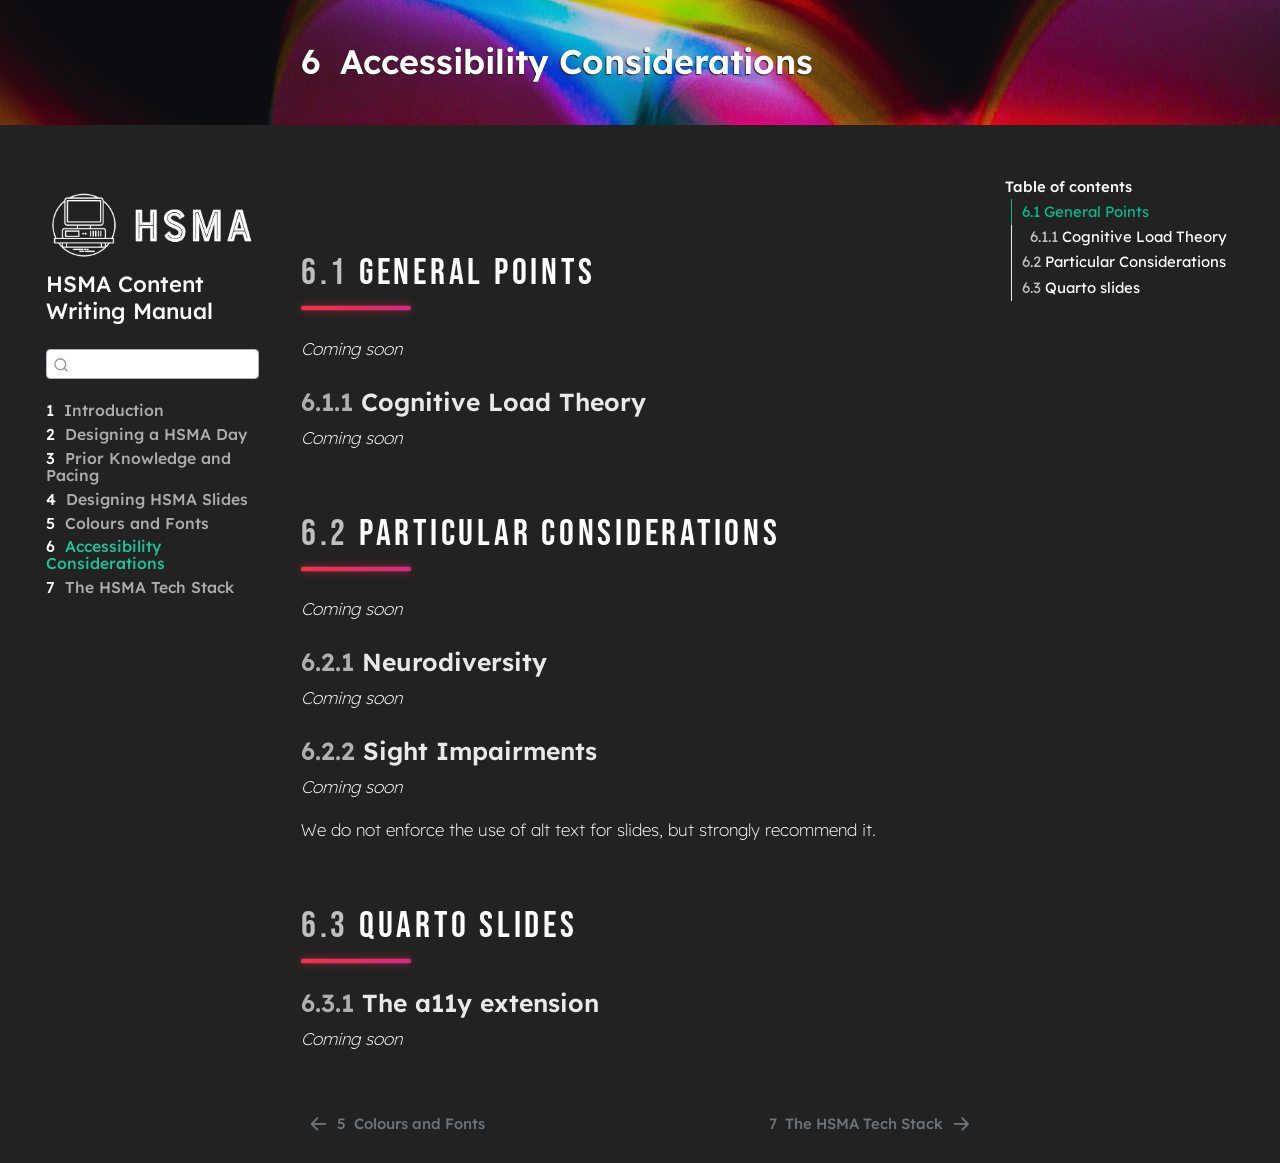
==== commit d16fe9ae: "Tweak output formats" ====
--- a/_book/accessibility_considerations.html
+++ b/_book/accessibility_considerations.html
@@ -7,7 +7,7 @@
 <meta name="viewport" content="width=device-width, initial-scale=1.0, user-scalable=yes">
 
 
-<title>6&nbsp; General Points – HSMA Content Writing Manual</title>
+<title>6&nbsp; Accessibility Considerations – HSMA Content Writing Manual</title>
 <style>
 /* Default styles provided by pandoc.
 ** See https://pandoc.org/MANUAL.html#variables-for-html for config info.
@@ -97,7 +97,7 @@
       <button type="button" class="quarto-btn-toggle btn" data-bs-toggle="collapse" role="button" data-bs-target=".quarto-sidebar-collapse-item" aria-controls="quarto-sidebar" aria-expanded="false" aria-label="Toggle sidebar navigation" onclick="if (window.quartoToggleHeadroom) { window.quartoToggleHeadroom(); }">
         <i class="bi bi-layout-text-sidebar-reverse"></i>
       </button>
-        <nav class="quarto-page-breadcrumbs" aria-label="breadcrumb"><ol class="breadcrumb"><li class="breadcrumb-item"><a href="./accessibility_considerations.html"><span class="chapter-number">6</span>&nbsp; <span class="chapter-title">General Points</span></a></li></ol></nav>
+        <nav class="quarto-page-breadcrumbs" aria-label="breadcrumb"><ol class="breadcrumb"><li class="breadcrumb-item"><a href="./accessibility_considerations.html"><span class="chapter-number">6</span>&nbsp; <span class="chapter-title">Accessibility Considerations</span></a></li></ol></nav>
         <a class="flex-grow-1" role="navigation" data-bs-toggle="collapse" data-bs-target=".quarto-sidebar-collapse-item" aria-controls="quarto-sidebar" aria-expanded="false" aria-label="Toggle sidebar navigation" onclick="if (window.quartoToggleHeadroom) { window.quartoToggleHeadroom(); }">      
         </a>
       <button type="button" class="btn quarto-search-button" aria-label="Search" onclick="window.quartoOpenSearch();">
@@ -110,7 +110,7 @@
 <header id="title-block-header" class="quarto-title-block default page-columns page-full">
   <div class="quarto-title-banner page-columns page-full">
     <div class="quarto-title column-body">
-      <h1 class="title"><span class="chapter-number">6</span>&nbsp; <span class="chapter-title">General Points</span></h1>
+      <h1 class="title"><span class="chapter-number">6</span>&nbsp; <span class="chapter-title">Accessibility Considerations</span></h1>
                       </div>
   </div>
     
@@ -175,7 +175,7 @@
         <li class="sidebar-item">
   <div class="sidebar-item-container"> 
   <a href="./accessibility_considerations.html" class="sidebar-item-text sidebar-link active">
- <span class="menu-text"><span class="chapter-number">6</span>&nbsp; <span class="chapter-title">General Points</span></span></a>
+ <span class="menu-text"><span class="chapter-number">6</span>&nbsp; <span class="chapter-title">Accessibility Considerations</span></span></a>
   </div>
 </li>
         <li class="sidebar-item">
@@ -194,11 +194,18 @@
     <h2 id="toc-title">Table of contents</h2>
    
   <ul>
-  <li><a href="#cognitive-load-theory" id="toc-cognitive-load-theory" class="nav-link active" data-scroll-target="#cognitive-load-theory"><span class="header-section-number">6.0.1</span> Cognitive Load Theory</a></li>
-  <li><a href="#particular-considerations" id="toc-particular-considerations" class="nav-link" data-scroll-target="#particular-considerations"><span class="header-section-number">6.1</span> Particular Considerations</a>
+  <li><a href="#general-points" id="toc-general-points" class="nav-link active" data-scroll-target="#general-points"><span class="header-section-number">6.1</span> General Points</a>
   <ul class="collapse">
-  <li><a href="#neurodiversity" id="toc-neurodiversity" class="nav-link" data-scroll-target="#neurodiversity"><span class="header-section-number">6.1.1</span> Neurodiversity</a></li>
-  <li><a href="#sight-impairments" id="toc-sight-impairments" class="nav-link" data-scroll-target="#sight-impairments"><span class="header-section-number">6.1.2</span> Sight Impairments</a></li>
+  <li><a href="#cognitive-load-theory" id="toc-cognitive-load-theory" class="nav-link" data-scroll-target="#cognitive-load-theory"><span class="header-section-number">6.1.1</span> Cognitive Load Theory</a></li>
+  </ul></li>
+  <li><a href="#particular-considerations" id="toc-particular-considerations" class="nav-link" data-scroll-target="#particular-considerations"><span class="header-section-number">6.2</span> Particular Considerations</a>
+  <ul class="collapse">
+  <li><a href="#neurodiversity" id="toc-neurodiversity" class="nav-link" data-scroll-target="#neurodiversity"><span class="header-section-number">6.2.1</span> Neurodiversity</a></li>
+  <li><a href="#sight-impairments" id="toc-sight-impairments" class="nav-link" data-scroll-target="#sight-impairments"><span class="header-section-number">6.2.2</span> Sight Impairments</a></li>
+  </ul></li>
+  <li><a href="#quarto-slides" id="toc-quarto-slides" class="nav-link" data-scroll-target="#quarto-slides"><span class="header-section-number">6.3</span> Quarto slides</a>
+  <ul class="collapse">
+  <li><a href="#the-a11y-extension" id="toc-the-a11y-extension" class="nav-link" data-scroll-target="#the-a11y-extension"><span class="header-section-number">6.3.1</span> The a11y extension</a></li>
   </ul></li>
   </ul>
 </nav>
@@ -210,17 +217,32 @@
 
 
 
-<section id="cognitive-load-theory" class="level3" data-number="6.0.1">
-<h3 data-number="6.0.1" class="anchored" data-anchor-id="cognitive-load-theory"><span class="header-section-number">6.0.1</span> Cognitive Load Theory</h3>
+<section id="general-points" class="level2" data-number="6.1">
+<h2 data-number="6.1" class="anchored" data-anchor-id="general-points"><span class="header-section-number">6.1</span> General Points</h2>
+<p><em>Coming soon</em></p>
+<section id="cognitive-load-theory" class="level3" data-number="6.1.1">
+<h3 data-number="6.1.1" class="anchored" data-anchor-id="cognitive-load-theory"><span class="header-section-number">6.1.1</span> Cognitive Load Theory</h3>
+<p><em>Coming soon</em></p>
 </section>
-<section id="particular-considerations" class="level2" data-number="6.1">
-<h2 data-number="6.1" class="anchored" data-anchor-id="particular-considerations"><span class="header-section-number">6.1</span> Particular Considerations</h2>
-<section id="neurodiversity" class="level3" data-number="6.1.1">
-<h3 data-number="6.1.1" class="anchored" data-anchor-id="neurodiversity"><span class="header-section-number">6.1.1</span> Neurodiversity</h3>
 </section>
-<section id="sight-impairments" class="level3" data-number="6.1.2">
-<h3 data-number="6.1.2" class="anchored" data-anchor-id="sight-impairments"><span class="header-section-number">6.1.2</span> Sight Impairments</h3>
-<p>We do not enforce the use of alt text for</p>
+<section id="particular-considerations" class="level2" data-number="6.2">
+<h2 data-number="6.2" class="anchored" data-anchor-id="particular-considerations"><span class="header-section-number">6.2</span> Particular Considerations</h2>
+<p><em>Coming soon</em></p>
+<section id="neurodiversity" class="level3" data-number="6.2.1">
+<h3 data-number="6.2.1" class="anchored" data-anchor-id="neurodiversity"><span class="header-section-number">6.2.1</span> Neurodiversity</h3>
+<p><em>Coming soon</em></p>
+</section>
+<section id="sight-impairments" class="level3" data-number="6.2.2">
+<h3 data-number="6.2.2" class="anchored" data-anchor-id="sight-impairments"><span class="header-section-number">6.2.2</span> Sight Impairments</h3>
+<p><em>Coming soon</em></p>
+<p>We do not enforce the use of alt text for slides, but strongly recommend it.</p>
+</section>
+</section>
+<section id="quarto-slides" class="level2" data-number="6.3">
+<h2 data-number="6.3" class="anchored" data-anchor-id="quarto-slides"><span class="header-section-number">6.3</span> Quarto slides</h2>
+<section id="the-a11y-extension" class="level3" data-number="6.3.1">
+<h3 data-number="6.3.1" class="anchored" data-anchor-id="the-a11y-extension"><span class="header-section-number">6.3.1</span> The a11y extension</h3>
+<p><em>Coming soon</em></p>
 
 
 </section>
